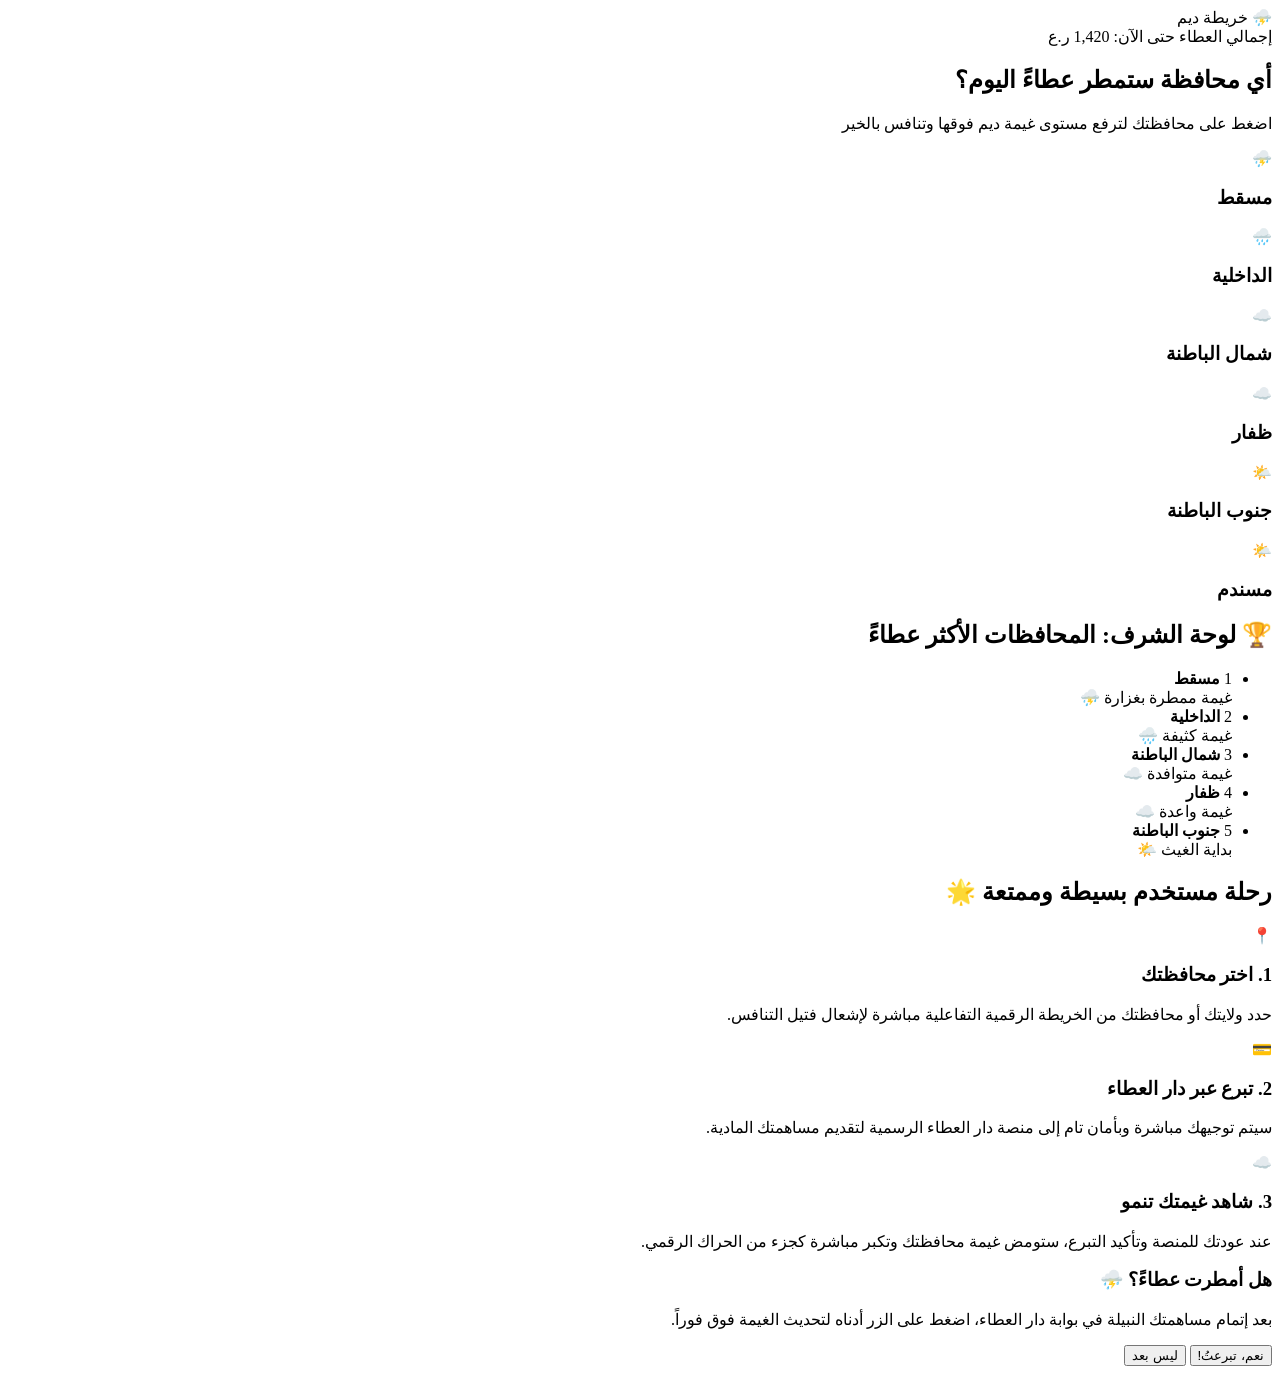
==== index.html @ edaa6631 "Create index.html" ====
<!DOCTYPE html>
<html lang="ar" dir="rtl">
<head>
    <meta charset="UTF-8">
    <meta name="viewport" content="width=device-width, initial-scale=1.0">
    <title>منصة ديم | أي محافظة ستمطر عطاءً؟</title>
    <!-- ربط ملف الستايل الخارجي -->
    <link rel="stylesheet" href="style.css">
</head>
<body>

    <!-- الرأس والعداد العام -->
    <header>
        <div class="logo">⛈️ خريطة ديم</div>
        <div class="counter-box">إجمالي العطاء حتى الآن: <span id="total-donations">1,420</span> ر.ع</div>
    </header>

    <!-- التقسيم الرئيسي للمنصة -->
    <main class="main-container">
        
        <!-- قسم الخريطة التفاعلية والغيوم -->
        <section class="map-section">
            <h2>أي محافظة ستمطر عطاءً اليوم؟</h2>
            <p>اضغط على محافظتك لترفع مستوى غيمة ديم فوقها وتنافس بالخير</p>
            
            <div class="provinces-grid">
                <!-- المحافظات المتاحة للتفاعل -->
                <div class="province-card" onclick="handleProvinceClick('مسقط')">
                    <div class="cloud" id="cloud-مسقط">⛈️</div>
                    <h3>مسقط</h3>
                </div>
                <div class="province-card" onclick="handleProvinceClick('الداخلية')">
                    <div class="cloud" id="cloud-الداخلية">🌧️</div>
                    <h3>الداخلية</h3>
                </div>
                <div class="province-card" onclick="handleProvinceClick('شمال الباطنة')">
                    <div class="cloud" id="cloud-شمال الباطنة">☁️</div>
                    <h3>شمال الباطنة</h3>
                </div>
                <div class="province-card" onclick="handleProvinceClick('ظفار')">
                    <div class="cloud" id="cloud-ظفار">☁️</div>
                    <h3>ظفار</h3>
                </div>
                <div class="province-card" onclick="handleProvinceClick('جنوب الباطنة')">
                    <div class="cloud" id="cloud-جنوب الباطنة">🌤️</div>
                    <h3>جنوب الباطنة</h3>
                </div>
                <div class="province-card" onclick="handleProvinceClick('مسندم')">
                    <div class="cloud" id="cloud-مسندم">🌤️</div>
                    <h3>مسندم</h3>
                </div>
            </div>
        </section>

        <!-- لوحة الشرف الجانبية -->
        <aside class="sidebar">
            <h2>🏆 لوحة الشرف: المحافظات الأكثر عطاءً</h2>
            <ul class="leaderboard-list">
                <li class="leaderboard-item">
                    <div class="rank-name">
                        <span class="rank-num">1</span>
                        <strong>مسقط</strong>
                    </div>
                    <span class="cloud-status">غيمة ممطرة بغزارة ⛈️</span>
                </li>
                <li class="leaderboard-item">
                    <div class="rank-name">
                        <span class="rank-num">2</span>
                        <strong>الداخلية</strong>
                    </div>
                    <span class="cloud-status">غيمة كثيفة 🌧️</span>
                </li>
                <li class="leaderboard-item">
                    <div class="rank-name">
                        <span class="rank-num">3</span>
                        <strong>شمال الباطنة</strong>
                    </div>
                    <span class="cloud-status">غيمة متوافدة ☁️</span>
                </li>
                <li class="leaderboard-item">
                    <div class="rank-name">
                        <span class="rank-num">4</span>
                        <strong>ظفار</strong>
                    </div>
                    <span class="cloud-status">غيمة واعدة ☁️</span>
                </li>
                <li class="leaderboard-item">
                    <div class="rank-name">
                        <span class="rank-num">5</span>
                        <strong>جنوب الباطنة</strong>
                    </div>
                    <span class="cloud-status">بداية الغيث 🌤️</span>
                </li>
            </ul>
        </aside>

    </main>

    <!-- قسم شرح رحلة المستخدم -->
    <section class="steps-section">
        <h2>رحلة مستخدم بسيطة وممتعة 🌟</h2>
        <div class="steps-grid">
            <div class="step-card">
                <div class="step-icon">📍</div>
                <h3>1. اختر محافظتك</h3>
                <p>حدد ولايتك أو محافظتك من الخريطة الرقمية التفاعلية مباشرة لإشعال فتيل التنافس.</p>
            </div>
            <div class="step-card">
                <div class="step-icon">💳</div>
                <h3>2. تبرع عبر دار العطاء</h3>
                <p>سيتم توجيهك مباشرة وبأمان تام إلى منصة دار العطاء الرسمية لتقديم مساهمتك المادية.</p>
            </div>
            <div class="step-card">
                <div class="step-icon">☁️</div>
                <h3>3. شاهد غيمتك تنمو</h3>
                <p>عند عودتك للمنصة وتأكيد التبرع، ستومض غيمة محافظتك وتكبر مباشرة كجزء من الحراك الرقمي.</p>
            </div>
        </div>
    </section>

    <!-- النافذة المنبثقة التفاعلية -->
    <div class="modal-overlay" id="donation-modal">
        <div class="modal-content">
            <h3>هل أمطرت عطاءً؟ ⛈️</h3>
            <p>بعد إتمام مساهمتك النبيلة في بوابة دار العطاء، اضغط على الزر أدناه لتحديث الغيمة فوق <span id="selected-province-name" style="color: var(--accent-gold); font-weight: bold;"></span> فوراً.</p>
            <button class="btn-confirm" onclick="confirmDonation()">نعم، تبرعتُ!</button>
            <button class="btn-close" onclick="closeModal()">ليس بعد</button>
        </div>
    </div>

    <!-- البرمجة الذكية لإدارة تدفق المستخدم والتفاعل الفوري -->
    <script>
        let currentSelectedProvince = "";

        function handleProvinceClick(provinceName) {
            currentSelectedProvince = provinceName;
            document.getElementById('selected-province-name').innerText = provinceName;
            
            // فتح موقع دار العطاء في نافذة جديدة لإتمام التبرع
            window.open('https://www.donate.om', '_blank'); 
            
            // إظهار النافذة المنبثقة في موقع ديم مباشرة
            document.getElementById('donation-modal').classList.add('active');
        }

        function closeModal() {
            document.getElementById('donation-modal').classList.remove('active');
        }

        function confirmDonation() {
            closeModal();
            
            const cards = document.getElementsByClassName('province-card');
            for(let card of cards) {
                if(card.innerText.includes(currentSelectedProvince)) {
                    card.classList.add('pulse-active');
                    
                    const cloudElem = card.querySelector('.cloud');
                    if(cloudElem) {
                        cloudElem.innerText = "⛈️";
                        cloudElem.style.transform = "scale(1.3)";
                    }
                    
                    setTimeout(() => {
                        card.classList.remove('pulse-active');
                        if(cloudElem) cloudElem.style.transform = "scale(1)";
                    }, 6000);
                }
            }

            const counterElem = document.getElementById('total-donations');
            let currentAmount = parseInt(counterElem.innerText.replace(',', ''));
            counterElem.innerText = (currentAmount + 5).toLocaleString();
            
            alert(`شكراً لك! تبرعك رفع غيمة ${currentSelectedProvince} عالياً في سمائنا 🤍⛈️`);
        }
    </script>
</body>
</html>
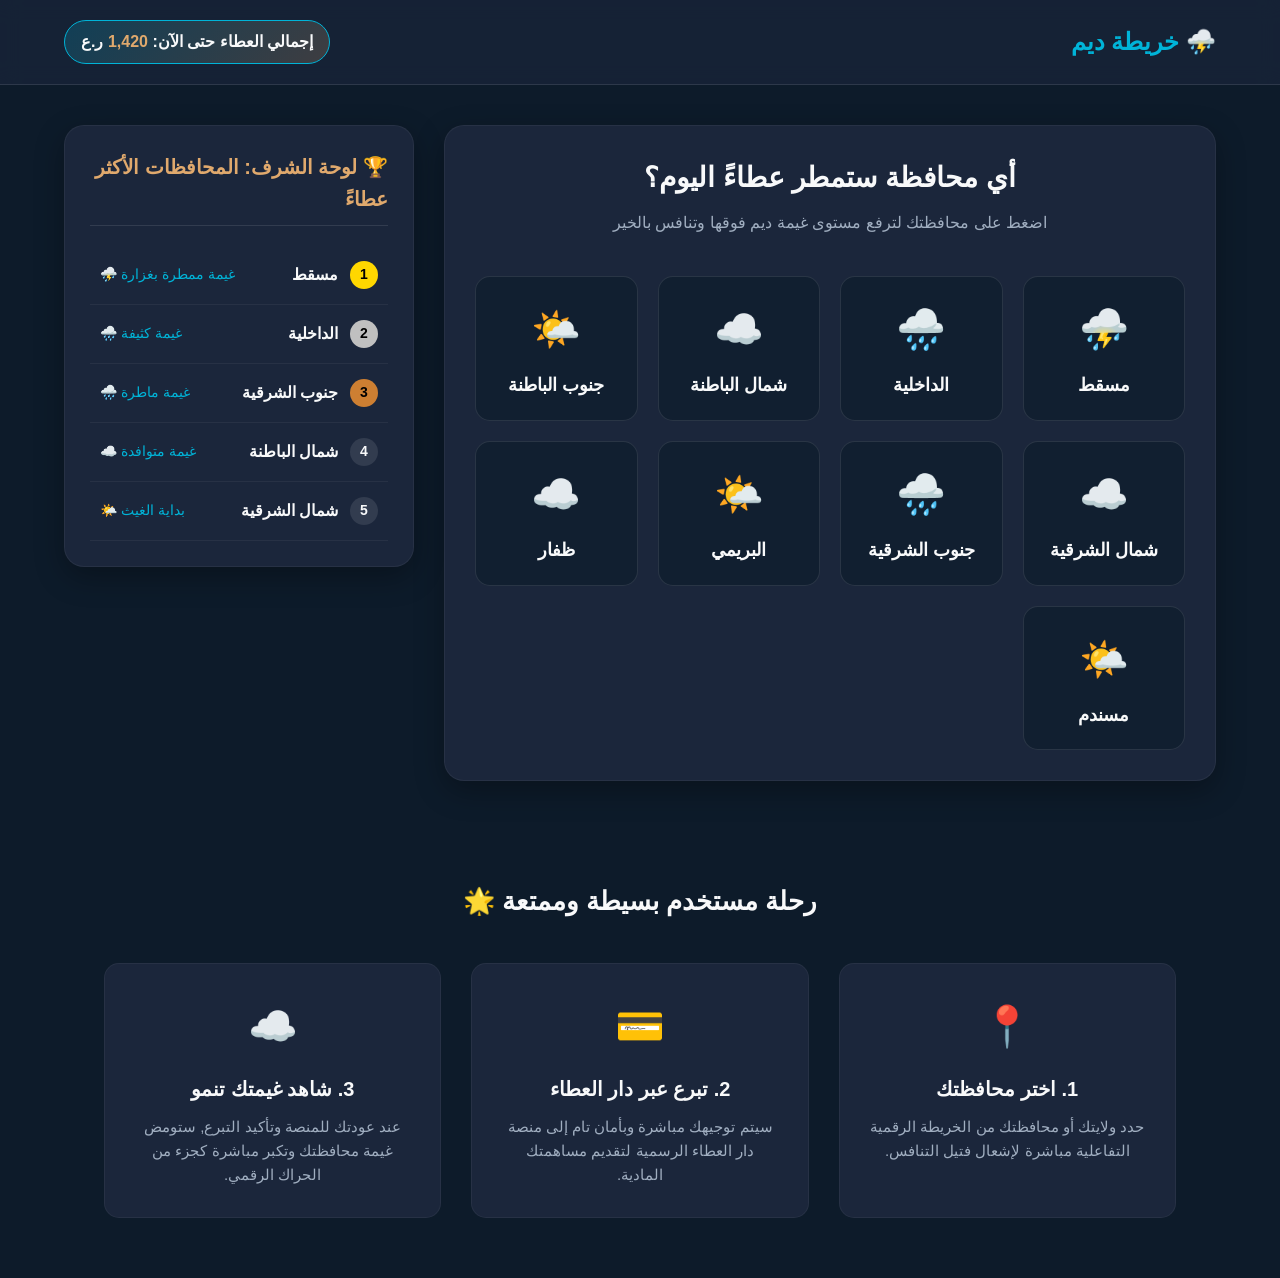
==== commit b44c48ca: "Update index.html" ====
--- a/index.html
+++ b/index.html
@@ -3,7 +3,7 @@
 <head>
     <meta charset="UTF-8">
     <meta name="viewport" content="width=device-width, initial-scale=1.0">
-    <title>منصة ديم | أي محافظة ستمطر عطاءً؟</title>
+    <title>منصة dym | أي محافظة ستمطر عطاءً؟</title>
     <!-- ربط ملف الستايل الخارجي -->
     <link rel="stylesheet" href="style.css">
 </head>
@@ -37,13 +37,25 @@
                     <div class="cloud" id="cloud-شمال الباطنة">☁️</div>
                     <h3>شمال الباطنة</h3>
                 </div>
+                <div class="province-card" onclick="handleProvinceClick('جنوب الباطنة')">
+                    <div class="cloud" id="cloud-جنوب الباطنة">🌤️</div>
+                    <h3>جنوب الباطنة</h3>
+                </div>
+                <div class="province-card" onclick="handleProvinceClick('شمال الشرقية')">
+                    <div class="cloud" id="cloud-شمال الشرقية">☁️</div>
+                    <h3>شمال الشرقية</h3>
+                </div>
+                <div class="province-card" onclick="handleProvinceClick('جنوب الشرقية')">
+                    <div class="cloud" id="cloud-جنوب الشرقية">🌧️</div>
+                    <h3>جنوب الشرقية</h3>
+                </div>
+                <div class="province-card" onclick="handleProvinceClick('البريمي')">
+                    <div class="cloud" id="cloud-البريمي">🌤️</div>
+                    <h3>البريمي</h3>
+                </div>
                 <div class="province-card" onclick="handleProvinceClick('ظفار')">
                     <div class="cloud" id="cloud-ظفار">☁️</div>
                     <h3>ظفار</h3>
-                </div>
-                <div class="province-card" onclick="handleProvinceClick('جنوب الباطنة')">
-                    <div class="cloud" id="cloud-جنوب الباطنة">🌤️</div>
-                    <h3>جنوب الباطنة</h3>
                 </div>
                 <div class="province-card" onclick="handleProvinceClick('مسندم')">
                     <div class="cloud" id="cloud-مسندم">🌤️</div>
@@ -73,21 +85,21 @@
                 <li class="leaderboard-item">
                     <div class="rank-name">
                         <span class="rank-num">3</span>
+                        <strong>جنوب الشرقية</strong>
+                    </div>
+                    <span class="cloud-status">غيمة ماطرة 🌧️</span>
+                </li>
+                <li class="leaderboard-item">
+                    <div class="rank-name">
+                        <span class="rank-num">4</span>
                         <strong>شمال الباطنة</strong>
                     </div>
                     <span class="cloud-status">غيمة متوافدة ☁️</span>
                 </li>
                 <li class="leaderboard-item">
                     <div class="rank-name">
-                        <span class="rank-num">4</span>
-                        <strong>ظفار</strong>
-                    </div>
-                    <span class="cloud-status">غيمة واعدة ☁️</span>
-                </li>
-                <li class="leaderboard-item">
-                    <div class="rank-name">
                         <span class="rank-num">5</span>
-                        <strong>جنوب الباطنة</strong>
+                        <strong>شمال الشرقية</strong>
                     </div>
                     <span class="cloud-status">بداية الغيث 🌤️</span>
                 </li>
@@ -113,7 +125,7 @@
             <div class="step-card">
                 <div class="step-icon">☁️</div>
                 <h3>3. شاهد غيمتك تنمو</h3>
-                <p>عند عودتك للمنصة وتأكيد التبرع، ستومض غيمة محافظتك وتكبر مباشرة كجزء من الحراك الرقمي.</p>
+                <p>عند عودتك للمنصة وتأكيد التبرع, ستومض غيمة محافظتك وتكبر مباشرة كجزء من الحراك الرقمي.</p>
             </div>
         </div>
     </section>
--- a/style.css
+++ b/style.css
@@ -0,0 +1,332 @@
+/* --- الألوان والهوية البصرية --- */
+:root {
+    --bg-color: #0d1b2a;
+    --card-bg: #1b263b;
+    --accent-blue: #00b4d8;
+    --accent-gold: #e0a96d;
+    --text-main: #f8f9fa;
+    --text-muted: #a0aec0;
+}
+
+* {
+    box-sizing: border-box;
+    margin: 0;
+    padding: 0;
+    font-family: 'Segoe UI', Tahoma, Geneva, Verdana, sans-serif;
+}
+
+body {
+    background-color: var(--bg-color);
+    color: var(--text-main);
+    overflow-x: hidden;
+    line-height: 1.6;
+}
+
+/* --- الرأس (Header) --- */
+header {
+    display: flex;
+    justify-content: space-between;
+    align-items: center;
+    padding: 20px 5%;
+    background-color: rgba(27, 38, 59, 0.7);
+    backdrop-filter: blur(10px);
+    position: sticky;
+    top: 0;
+    z-index: 100;
+    border-bottom: 1px solid rgba(255, 255, 255, 0.1);
+}
+
+.logo {
+    font-size: 24px;
+    font-weight: bold;
+    color: var(--accent-blue);
+    display: flex;
+    align-items: center;
+    gap: 8px;
+}
+
+.counter-box {
+    background: linear-gradient(135deg, rgba(0, 180, 216, 0.2), rgba(224, 169, 109, 0.2));
+    padding: 8px 16px;
+    border-radius: 50px;
+    border: 1px solid var(--accent-blue);
+    font-weight: bold;
+}
+
+.counter-box span {
+    color: var(--accent-gold);
+}
+
+/* --- الواجهة الرئيسية (Hero & Layout) --- */
+.main-container {
+    display: grid;
+    grid-template-columns: 1fr 350px;
+    gap: 30px;
+    padding: 40px 5%;
+    max-width: 1400px;
+    margin: 0 auto;
+}
+
+@media (max-width: 968px) {
+    .main-container {
+        grid-template-columns: 1fr;
+    }
+    .sidebar {
+        order: 2;
+    }
+}
+
+/* قسم الخريطة التفاعلية */
+.map-section {
+    background-color: var(--card-bg);
+    border-radius: 20px;
+    padding: 30px;
+    text-align: center;
+    box-shadow: 0 10px 30px rgba(0,0,0,0.3);
+    border: 1px solid rgba(255,255,255,0.05);
+}
+
+.map-section h2 {
+    font-size: 28px;
+    margin-bottom: 10px;
+    color: var(--text-main);
+}
+
+.map-section p {
+    color: var(--text-muted);
+    margin-bottom: 40px;
+}
+
+/* شبكة المحافظات */
+.provinces-grid {
+    display: grid;
+    grid-template-columns: repeat(auto-fit, minmax(160px, 1fr));
+    gap: 20px;
+    margin-top: 20px;
+}
+
+.province-card {
+    background: rgba(13, 27, 42, 0.6);
+    border: 1px solid rgba(255,255,255,0.1);
+    border-radius: 15px;
+    padding: 20px;
+    cursor: pointer;
+    transition: all 0.3s ease;
+    position: relative;
+    overflow: hidden;
+}
+
+.province-card:hover {
+    transform: translateY(-5px);
+    border-color: var(--accent-blue);
+    box-shadow: 0 5px 15px rgba(0, 180, 216, 0.3);
+}
+
+.province-card .cloud {
+    font-size: 40px;
+    margin-bottom: 10px;
+    transition: transform 0.3s ease;
+}
+
+.province-card h3 {
+    font-size: 18px;
+}
+
+/* حركة الوميض والنبض عند الدعم */
+@keyframes pulse-animation {
+    0% { transform: scale(1); box-shadow: 0 0 0 0 rgba(0, 180, 216, 0.7); }
+    70% { transform: scale(1.05); box-shadow: 0 0 0 15px rgba(0, 180, 216, 0); }
+    100% { transform: scale(1); box-shadow: 0 0 0 0 rgba(0, 180, 216, 0); }
+}
+
+.pulse-active {
+    animation: pulse-animation 1.5s infinite;
+    border-color: var(--accent-blue) !important;
+}
+
+/* --- لوحة الشرف (Sidebar Leaderboard) --- */
+.sidebar {
+    background-color: var(--card-bg);
+    border-radius: 20px;
+    padding: 25px;
+    box-shadow: 0 10px 30px rgba(0,0,0,0.3);
+    border: 1px solid rgba(255,255,255,0.05);
+    height: fit-content;
+}
+
+.sidebar h2 {
+    font-size: 20px;
+    margin-bottom: 20px;
+    color: var(--accent-gold);
+    display: flex;
+    align-items: center;
+    gap: 10px;
+    border-bottom: 1px solid rgba(255,255,255,0.1);
+    padding-bottom: 10px;
+}
+
+.leaderboard-list {
+    list-style: none;
+}
+
+.leaderboard-item {
+    display: flex;
+    justify-content: space-between;
+    align-items: center;
+    padding: 15px 10px;
+    border-bottom: 1px solid rgba(255,255,255,0.05);
+    transition: background 0.2s ease;
+}
+
+.leaderboard-item:hover {
+    background: rgba(255,255,255,0.02);
+}
+
+.rank-name {
+    display: flex;
+    align-items: center;
+    gap: 12px;
+}
+
+.rank-num {
+    background: rgba(255,255,255,0.1);
+    width: 28px;
+    height: 28px;
+    display: flex;
+    align-items: center;
+    justify-content: center;
+    border-radius: 50%;
+    font-weight: bold;
+    font-size: 14px;
+}
+
+.leaderboard-item:nth-child(1) .rank-num { background: #ffd700; color: #000; }
+.leaderboard-item:nth-child(2) .rank-num { background: #c0c0c0; color: #000; }
+.leaderboard-item:nth-child(3) .rank-num { background: #cd7f32; color: #000; }
+
+.cloud-status {
+    font-size: 14px;
+    color: var(--accent-blue);
+}
+
+/* --- قسم رحلة المستخدم (Steps) --- */
+.steps-section {
+    padding: 60px 5%;
+    max-width: 1200px;
+    margin: 0 auto;
+    text-align: center;
+}
+
+.steps-section h2 {
+    font-size: 26px;
+    margin-bottom: 40px;
+}
+
+.steps-grid {
+    display: grid;
+    grid-template-columns: repeat(auto-fit, minmax(280px, 1fr));
+    gap: 30px;
+}
+
+.step-card {
+    background: var(--card-bg);
+    padding: 30px;
+    border-radius: 15px;
+    border: 1px solid rgba(255,255,255,0.05);
+}
+
+.step-icon {
+    font-size: 40px;
+    color: var(--accent-blue);
+    margin-bottom: 15px;
+}
+
+.step-card h3 {
+    margin-bottom: 10px;
+    font-size: 20px;
+}
+
+.step-card p {
+    color: var(--text-muted);
+    font-size: 15px;
+}
+
+/* --- النافذة المنبثقة الذكية (Pop-up Modal) --- */
+.modal-overlay {
+    position: fixed;
+    top: 0;
+    left: 0;
+    width: 100%;
+    height: 100%;
+    background: rgba(0, 0, 0, 0.8);
+    backdrop-filter: blur(8px);
+    display: flex;
+    align-items: center;
+    justify-content: center;
+    z-index: 1000;
+    opacity: 0;
+    pointer-events: none;
+    transition: opacity 0.3s ease;
+}
+
+.modal-overlay.active {
+    opacity: 1;
+    pointer-events: auto;
+}
+
+.modal-content {
+    background: var(--card-bg);
+    padding: 40px;
+    border-radius: 20px;
+    max-width: 500px;
+    width: 90%;
+    text-align: center;
+    border: 1px solid var(--accent-blue);
+    box-shadow: 0 20px 50px rgba(0, 180, 216, 0.2);
+    transform: scale(0.8);
+    transition: transform 0.3s ease;
+}
+
+.modal-overlay.active .modal-content {
+    transform: scale(1);
+}
+
+.modal-content h3 {
+    font-size: 24px;
+    margin-bottom: 15px;
+    color: var(--text-main);
+}
+
+.modal-content p {
+    color: var(--text-muted);
+    margin-bottom: 30px;
+}
+
+.btn-confirm {
+    background: linear-gradient(135deg, var(--accent-blue), #0077b6);
+    color: white;
+    border: none;
+    padding: 14px 35px;
+    font-size: 18px;
+    font-weight: bold;
+    border-radius: 50px;
+    cursor: pointer;
+    box-shadow: 0 5px 15px rgba(0, 180, 216, 0.4);
+    transition: transform 0.2s, background 0.2s;
+    width: 100%;
+    margin-bottom: 15px;
+}
+
+.btn-confirm:hover {
+    transform: scale(1.02);
+    background: linear-gradient(135deg, #00c4f5, #0088cc);
+}
+
+.btn-close {
+    background: transparent;
+    color: var(--text-muted);
+    border: none;
+    cursor: pointer;
+    text-decoration: underline;
+    font-size: 14px;
+}
